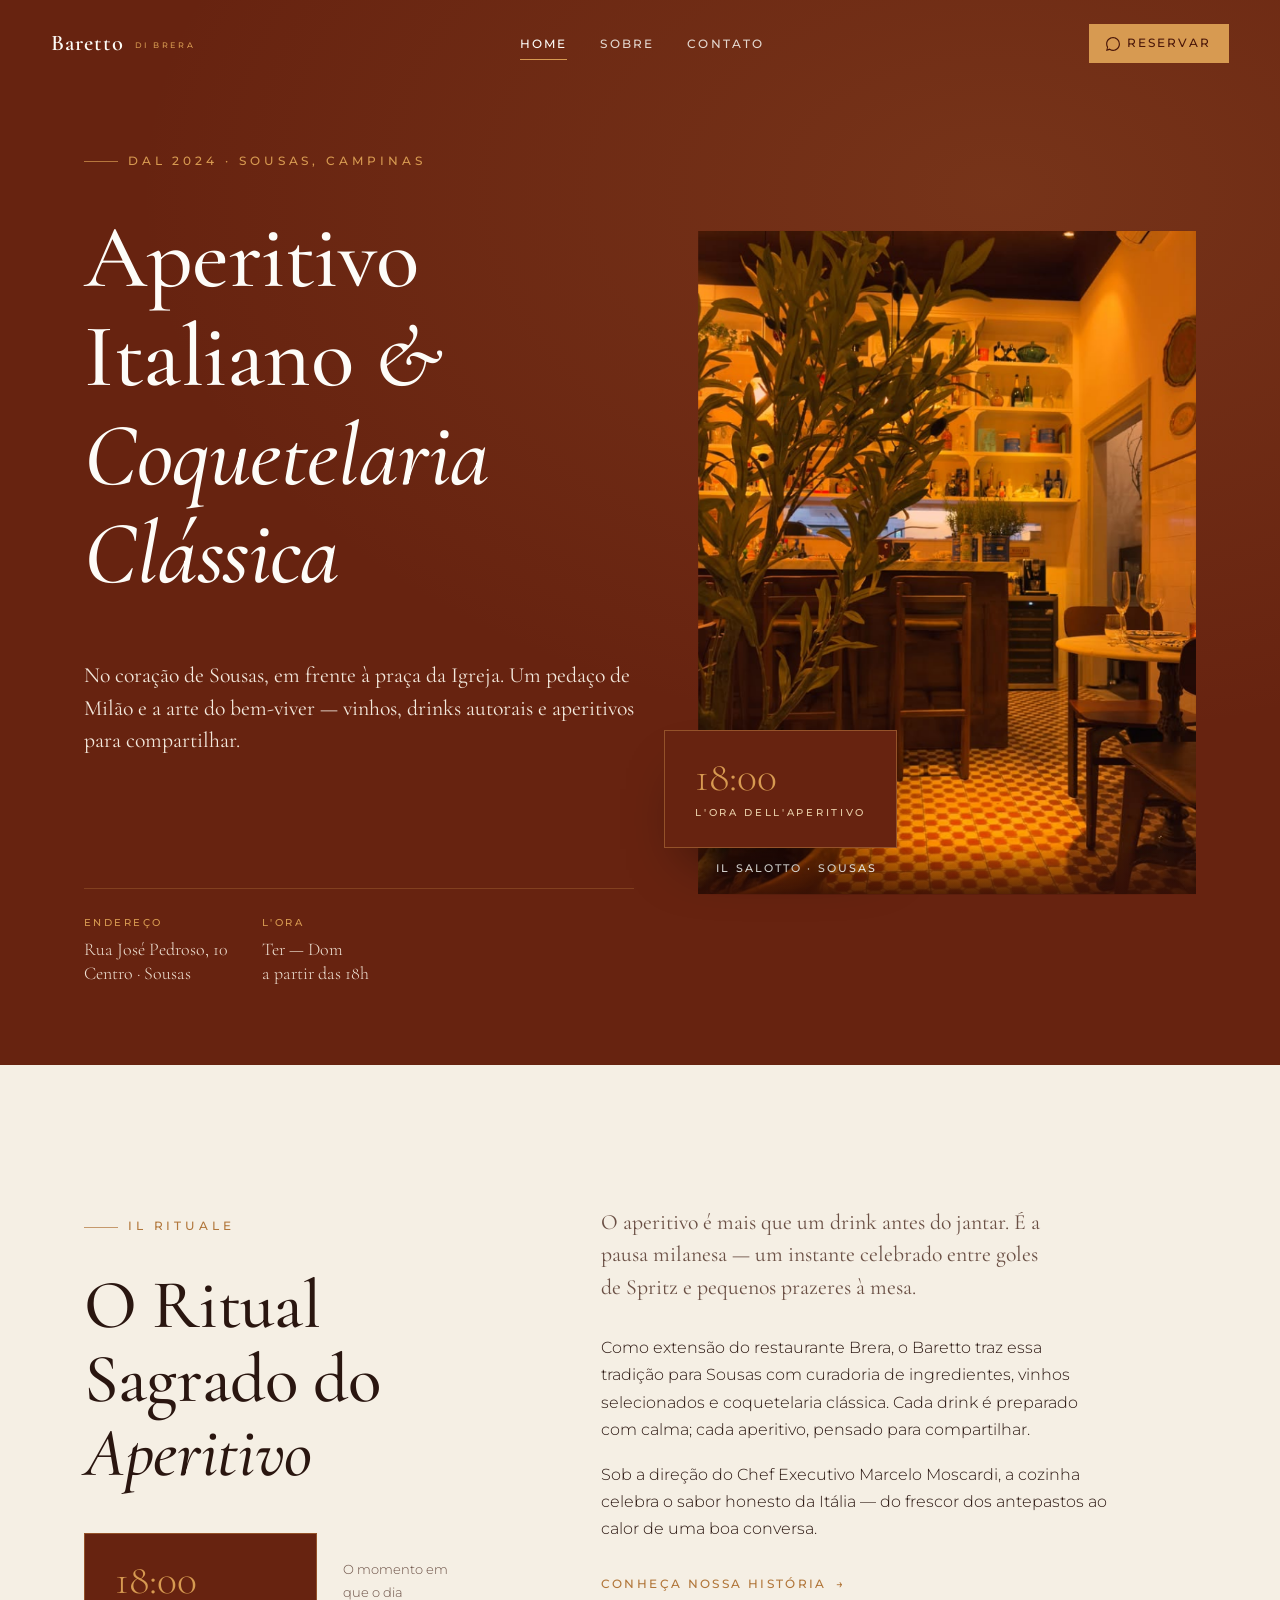
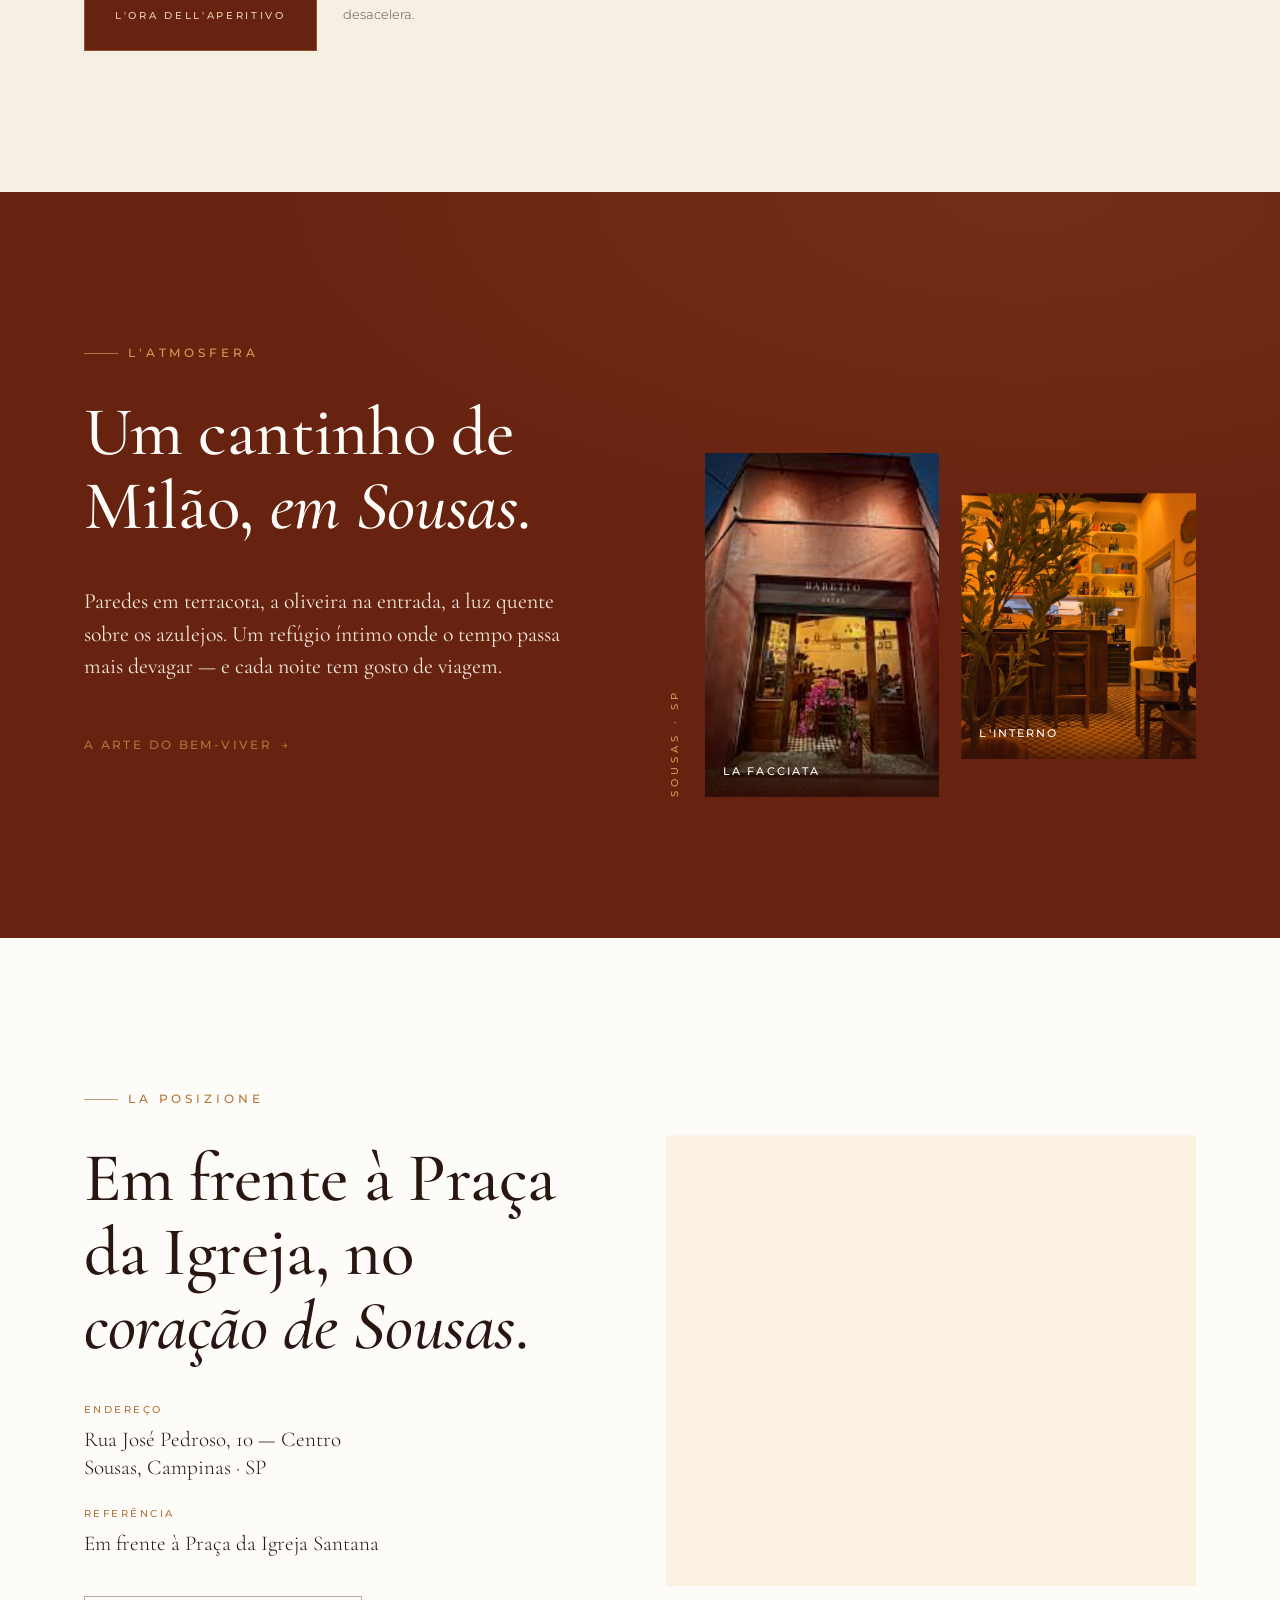
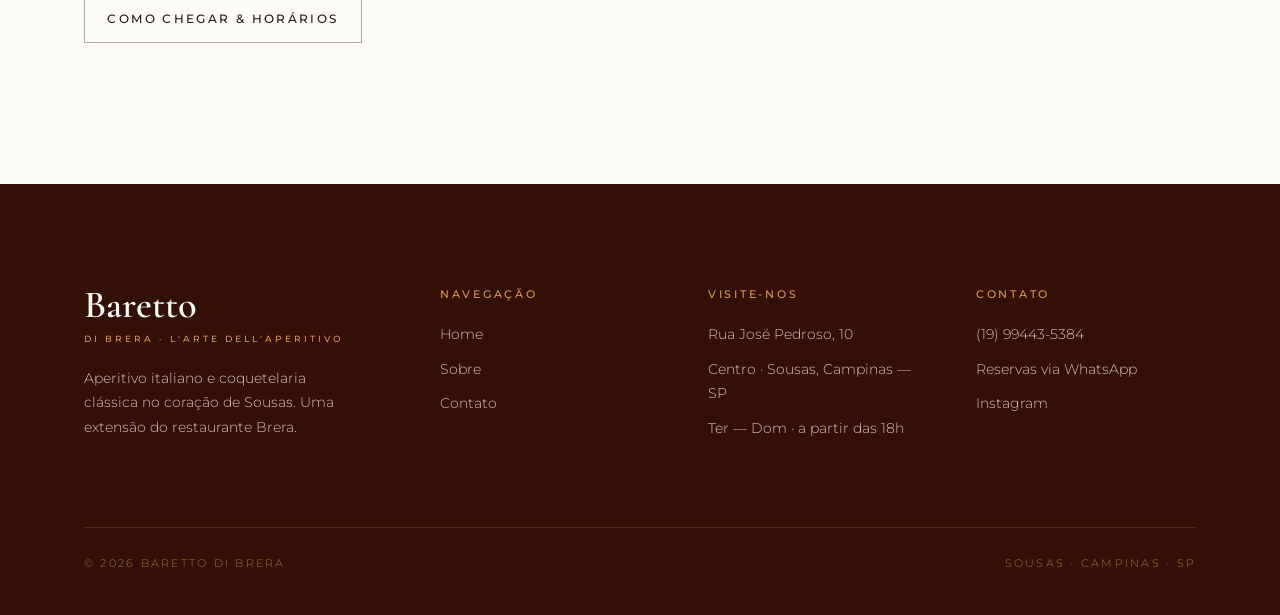
==== index.html @ 3ff71cbd "Project Created" ====
<!DOCTYPE html>
<html lang="pt-BR">

<head>
  <meta charset="UTF-8">
  <meta name="viewport" content="width=device-width, initial-scale=1.0">
  <title>Baretto di Brera — L'Aperitivo · Sousas</title>
  <link rel="stylesheet" href="assets/baretto.css?v=4">
  <style>
    /* ---- Hero ---- */
    .hero {
      position: relative;
      background: var(--bordo);
      color: var(--cream);
      min-height: 100vh;
      display: flex;
      align-items: center;
      padding: 140px 0 80px;
      overflow: hidden;
    }

    .hero::before {
      content: "";
      position: absolute;
      inset: 0;
      background: radial-gradient(130% 100% at 78% 18%, rgba(215, 154, 81, .14), transparent 52%);
      pointer-events: none;
    }

    .hero .wrap {
      position: relative;
      z-index: 2;
      display: grid;
      grid-template-columns: 1.05fr .95fr;
      gap: clamp(36px, 5vw, 80px);
      align-items: center;
    }

    .hero .lead-col {
      max-width: 560px;
    }

    .hero h1 {
      margin: .3em 0 .62em;
    }

    .hero .d-hero {
      line-height: 1.1;
    }

    .hero .cta-row {
      display: flex;
      flex-wrap: wrap;
      gap: 16px;
      margin-top: 38px;
    }

    .hero .meta {
      display: flex;
      gap: 34px;
      margin-top: 46px;
      padding-top: 26px;
      border-top: 1px solid rgba(215, 154, 81, .24);
    }

    .hero .meta div .k {
      font-family: var(--sans);
      font-weight: 500;
      font-size: .6rem;
      letter-spacing: .26em;
      text-transform: uppercase;
      color: var(--gold);
      margin-bottom: 7px;
    }

    .hero .meta div .v {
      font-family: var(--serif);
      font-size: 1.12rem;
      color: #f0e2d4;
      line-height: 1.3;
    }

    .hero .art {
      position: relative;
    }

    .hero .art .frame {
      aspect-ratio: 3/4;
      box-shadow: 0 50px 90px -40px rgba(0, 0, 0, .7);
    }

    .hero .art .tag {
      position: absolute;
      left: -34px;
      bottom: 46px;
      z-index: 3;
      box-shadow: 0 30px 60px -28px rgba(0, 0, 0, .7);
    }

    .scroll-cue {
      position: absolute;
      left: 50%;
      bottom: 30px;
      transform: translateX(-50%);
      z-index: 3;
      display: flex;
      flex-direction: column;
      align-items: center;
      gap: 10px;
      font-family: var(--sans);
      font-size: .58rem;
      letter-spacing: .3em;
      text-transform: uppercase;
      color: rgba(215, 154, 81, .8);
    }

    .scroll-cue .line {
      width: 1px;
      height: 46px;
      background: linear-gradient(var(--gold), transparent);
      animation: cue 2.4s var(--ease) infinite;
    }

    @keyframes cue {

      0%,
      100% {
        transform: scaleY(.4);
        transform-origin: top;
        opacity: .4;
      }

      50% {
        transform: scaleY(1);
        opacity: 1;
      }
    }

    /* ---- Ritual ---- */
    .ritual .grid {
      display: grid;
      grid-template-columns: .85fr 1.15fr;
      gap: clamp(40px, 6vw, 92px);
      align-items: start;
    }

    .ritual .tag-wrap {
      margin-top: 42px;
      display: flex;
      align-items: center;
      gap: 26px;
    }

    /* ---- Atmosfera ---- */
    .atmos .grid {
      display: grid;
      grid-template-columns: 1fr 1fr;
      gap: clamp(28px, 4vw, 56px);
      align-items: end;
    }

    .atmos .txt {
      max-width: 480px;
      margin-bottom: 40px;
    }

    .atmos .imgs {
      display: grid;
      grid-template-columns: 1fr 1fr;
      gap: 22px;
      align-items: end;
    }

    .atmos .imgs .frame.tall {
      aspect-ratio: 3/4.4;
    }

    .atmos .imgs .frame.short {
      aspect-ratio: 3/3.4;
      transform: translateY(-38px);
    }

    .atmos .vlabel {
      writing-mode: vertical-rl;
      transform: rotate(180deg);
      font-family: var(--sans);
      font-weight: 500;
      font-size: .64rem;
      letter-spacing: .4em;
      text-transform: uppercase;
      color: var(--gold);
    }

    /* ---- Localização ---- */
    .loca .grid {
      display: grid;
      grid-template-columns: 1fr 1.05fr;
      gap: clamp(40px, 6vw, 88px);
      align-items: center;
    }

    .loca .info {
      max-width: 480px;
    }

    .loca .addr {
      display: grid;
      gap: 24px;
      margin: 38px 0;
    }

    .loca .addr .k {
      font-family: var(--sans);
      font-weight: 500;
      font-size: .6rem;
      letter-spacing: .26em;
      text-transform: uppercase;
      color: var(--gold-deep);
      margin-bottom: 8px;
    }

    .loca .addr .v {
      font-family: var(--serif);
      font-size: 1.32rem;
      color: var(--ink);
      line-height: 1.32;
    }

    /* ---- Ajuste do Container do Mapa ---- */
    /* ---- Ajuste Atualizado para o Container do Mapa ---- */
    /* ---- Container do Mapa Ajustado ---- */
    .map {
      position: relative;
      width: 100%;
      aspect-ratio: 4/3.4;
      overflow: hidden;
      outline: 1px solid rgba(215, 154, 81, .5);
      outline-offset: 10px;
      border-radius: 2px;
      background-color: #f7f2e8;
      /* Cor idêntica ao fundo da secção para camuflar */
    }

    /* Força o iframe a esticar dinamicamente sem deixar folgas */
    .map iframe {
      position: absolute;
      top: 0;
      left: 0;
      width: 100% !important;
      height: 100% !important;
      border: 0;
      display: block;
      z-index: 1;

      /* Filtro elegante que já deu certo */
      filter: grayscale(40%) contrast(110%) sepia(30%);
      transition: filter 0.5s ease;
    }

    /* Camada visual superior para mesclar as cores */
    .map::after {
      content: "";
      position: absolute;
      inset: 0;
      background-color: #e3d3b8;
      mix-blend-mode: color;
      pointer-events: none;
      opacity: 0.5;
      /* Suavizei um pouco para destacar mais o pin castanho */
      z-index: 2;
      transition: opacity 0.5s ease;
    }

    .map:hover::after {
      opacity: 0;
    }

    .map:hover iframe {
      filter: none;
    }

    .map svg {
      width: 100%;
      height: 100%;
      display: block;
    }

    @media (max-width:1023px) {
      .hero {
        min-height: auto;
        padding: 120px 0 70px;
      }

      .hero .wrap {
        grid-template-columns: 1fr;
        gap: 48px;
      }

      .hero .art .tag {
        left: auto;
        right: 0;
      }

      .ritual .grid,
      .loca .grid {
        grid-template-columns: 1fr;
        gap: 40px;
      }

      .atmos .grid {
        grid-template-columns: 1fr;
      }

      .scroll-cue {
        display: none;
      }
    }

    @media (max-width:600px) {
      .hero .meta {
        flex-direction: column;
        gap: 22px;
      }

      .atmos .imgs .frame.short {
        transform: none;
      }
    }
  </style>
</head>

<body>

  <!-- NAV -->
  <header class="nav" data-screen-label="Home">
    <a class="brand" href="index.html">Baretto<small>di Brera</small></a>
    <nav class="links">
      <a href="index.html" class="active">Home</a>
      <a href="sobre.html">Sobre</a>
      <a href="contato.html">Contato</a>
    </nav>
    <a class="reserve"
      href="https://wa.me/5519994435384?text=Ol%C3%A1!%20Gostaria%20de%20reservar%20uma%20mesa%20no%20Baretto%20di%20Brera."
      target="_blank" rel="noopener">
      <svg viewBox="0 0 24 24" fill="currentColor">
        <path
          d="M.057 24l1.687-6.163a11.867 11.867 0 01-1.587-5.945C.16 5.335 5.495 0 12.05 0a11.817 11.817 0 018.413 3.488 11.824 11.824 0 013.48 8.414c-.003 6.557-5.338 11.892-11.893 11.892a11.9 11.9 0 01-5.688-1.448L.057 24zm6.597-3.807c1.676.995 3.276 1.591 5.392 1.592 5.448 0 9.886-4.434 9.889-9.885.002-5.462-4.415-9.89-9.881-9.892-5.452 0-9.887 4.434-9.889 9.884a9.86 9.86 0 001.51 5.26l-.999 3.648 3.477-.927z" />
      </svg>
      Reservar
    </a>
    <button class="burger" aria-label="Menu"><span></span><span></span><span></span></button>
  </header>

  <main class="page">

    <!-- HERO -->
    <section class="hero">
      <div class="container wrap">
        <div class="lead-col">
          <p class="eyebrow on-dark reveal">Dal 2024 · Sousas, Campinas</p>
          <h1 class="display d-hero on-dark reveal d1">Aperitivo Italiano <em>&amp; Coquetelaria Clássica</em></h1>
          <p class="lead reveal d2">No coração de Sousas, em frente à praça da Igreja. Um pedaço de Milão e a arte do
            bem-viver — vinhos, drinks autorais e aperitivos para compartilhar.</p>
          <div class="cta-row reveal d3">
            <a class="btn btn-gold"
              href="https://wa.me/5519994435384?text=Ol%C3%A1!%20Gostaria%20de%20reservar%20uma%20mesa%20no%20Baretto%20di%20Brera."
              target="_blank" rel="noopener">
              <svg viewBox="0 0 24 24" fill="currentColor">
                <path
                  d="M.057 24l1.687-6.163a11.867 11.867 0 01-1.587-5.945C.16 5.335 5.495 0 12.05 0a11.817 11.817 0 018.413 3.488 11.824 11.824 0 013.48 8.414c-.003 6.557-5.338 11.892-11.893 11.892a11.9 11.9 0 01-5.688-1.448L.057 24zm6.597-3.807c1.676.995 3.276 1.591 5.392 1.592 5.448 0 9.886-4.434 9.889-9.885.002-5.462-4.415-9.89-9.881-9.892-5.452 0-9.887 4.434-9.889 9.884a9.86 9.86 0 001.51 5.26l-.999 3.648 3.477-.927z" />
              </svg>
              Reservar via WhatsApp
            </a>
            <a class="btn btn-ghost on-dark" href="#ritual">L'Aperitivo</a>
          </div>
          <div class="meta reveal d4">
            <div>
              <div class="k">Endereço</div>
              <div class="v">Rua José Pedroso, 10<br>Centro · Sousas</div>
            </div>
            <div>
              <div class="k">L'Ora</div>
              <div class="v">Ter — Dom<br>a partir das 18h</div>
            </div>
          </div>
        </div>
        <div class="art reveal d2">
          <div class="frame gilt reveal-img">
            <img src="assets/img/interior.png" alt="Salão do Baretto di Brera com oliveira, bar e azulejos">
            <div class="cap">Il Salotto · Sousas</div>
          </div>
          <div class="gold-tag tag">
            <span class="big">18:00</span>
            <span class="lbl">L'ora dell'aperitivo</span>
          </div>
        </div>
      </div>
    </section>

    <!-- RITUAL -->
    <section class="section paper ritual" id="ritual">
      <div class="container grid">
        <div>
          <p class="eyebrow reveal">Il Rituale</p>
          <h2 class="display d-xl reveal d1" style="margin-top:.3em">O Ritual Sagrado do <em>Aperitivo</em></h2>
          <div class="tag-wrap reveal d2">
            <div class="gold-tag"><span class="big">18:00</span><span class="lbl">L'ora dell'aperitivo</span></div>
            <p class="muted" style="max-width:14ch; font-size:.82rem;">O momento em que o dia desacelera.</p>
          </div>
        </div>
        <div class="body reveal d1">
          <p class="lead" style="margin-bottom:1.4em">O aperitivo é mais que um drink antes do jantar. É a pausa
            milanesa — um instante celebrado entre goles de Spritz e pequenos prazeres à mesa.</p>
          <p>Como extensão do restaurante Brera, o Baretto traz essa tradição para Sousas com curadoria de ingredientes,
            vinhos selecionados e coquetelaria clássica. Cada drink é preparado com calma; cada aperitivo, pensado para
            compartilhar.</p>
          <p>Sob a direção do Chef Executivo Marcelo Moscardi, a cozinha celebra o sabor honesto da Itália — do frescor
            dos antepastos ao calor de uma boa conversa.</p>
          <a href="sobre.html" class="link-gold" style="margin-top:14px">Conheça nossa história <span
              class="arrow">→</span></a>
        </div>
      </div>
    </section>

    <!-- ATMOSFERA -->
    <section class="section bordo atmos">
      <div class="container grid">
        <div class="txt">
          <p class="eyebrow on-dark reveal">L'Atmosfera</p>
          <h2 class="display d-xl on-dark reveal d1" style="margin:.3em 0 .6em">Um cantinho de Milão, <em>em
              Sousas</em>.</h2>
          <p class="lead reveal d2">Paredes em terracota, a oliveira na entrada, a luz quente sobre os azulejos. Um
            refúgio íntimo onde o tempo passa mais devagar — e cada noite tem gosto de viagem.</p>
          <a href="sobre.html" class="link-gold reveal d3" style="margin-top:30px; display:inline-flex;">A arte do
            bem-viver <span class="arrow">→</span></a>
        </div>
        <div style="display:flex; gap:22px; align-items:flex-end;">
          <div class="vlabel reveal">Sousas · SP</div>
          <div class="imgs" style="flex:1;">
            <div class="frame tall gilt reveal-img">
              <img src="assets/img/fachada.png" alt="Fachada terracota do Baretto di Brera à noite">
              <div class="cap">La Facciata</div>
            </div>
            <div class="frame short gilt reveal-img d2">
              <img src="assets/img/interior.png" alt="Interior aconchegante do Baretto di Brera">
              <div class="cap">L'Interno</div>
            </div>
          </div>
        </div>
      </div>
    </section>

    <!-- LOCALIZAÇÃO -->
    <section class="section loca">
      <div class="container grid">
        <div class="info">
          <p class="eyebrow reveal">La Posizione</p>
          <h2 class="display d-xl reveal d1" style="margin:.3em 0">Em frente à Praça da Igreja, no <em>coração de
              Sousas</em>.</h2>
          <div class="addr reveal d2">
            <div>
              <div class="k">Endereço</div>
              <div class="v">Rua José Pedroso, 10 — Centro<br>Sousas, Campinas · SP</div>
            </div>
            <div>
              <div class="k">Referência</div>
              <div class="v">Em frente à Praça da Igreja Santana</div>
            </div>
          </div>
          <a class="btn btn-ghost reveal d3" href="contato.html">Como chegar &amp; horários</a>
        </div>
        <div class="map reveal-img d1">
          <iframe
            src="https://www.google.com/maps/embed?pb=!1m18!1m12!1m3!1d3676.026725350419!2d-46.9743952!3d-22.8754593!2m3!1f0!2f0!3f0!3m2!1i1024!2i768!4f13.1!3m3!1m2!1s0x94c8cd45e691238d%3A0xc4eb78bc6e8b4cb4!2sR.%20Jos%C3%A9%20Pedroso%2C%2010%20-%20Sousas%2C%20Campinas%20-%20SP%2C%2013106-004!5e0!3m2!1spt-BR!2sbr!4v1717960000000!5m2!1spt-BR!2sbr"
            style="border:0;" allowfullscreen="" loading="lazy" referrerpolicy="no-referrer-when-downgrade">
          </iframe>
        </div>
      </div>
    </section>

  </main>

  <!-- RODAPÉ -->
  <footer class="footer">
    <div class="container">
      <div class="grid">
        <div>
          <div class="fwordmark">Baretto<small>di Brera · L'arte dell'aperitivo</small></div>
          <p style="margin-top:22px; max-width:30ch;">Aperitivo italiano e coquetelaria clássica no coração de Sousas.
            Uma extensão do restaurante Brera.</p>
        </div>
        <div>
          <h5>Navegação</h5>
          <a href="index.html">Home</a>
          <a href="sobre.html">Sobre</a>
          <a href="contato.html">Contato</a>
        </div>
        <div>
          <h5>Visite-nos</h5>
          <p>Rua José Pedroso, 10</p>
          <p>Centro · Sousas, Campinas — SP</p>
          <p>Ter — Dom · a partir das 18h</p>
        </div>
        <div>
          <h5>Contato</h5>
          <a href="https://wa.me/5519994435384" target="_blank" rel="noopener">(19) 99443-5384</a>
          <a href="https://wa.me/5519994435384?text=Ol%C3%A1!%20Gostaria%20de%20reservar%20uma%20mesa%20no%20Baretto%20di%20Brera."
            target="_blank" rel="noopener">Reservas via WhatsApp</a>
          <a href="#">Instagram</a>
        </div>
      </div>
      <div class="base">
        <span>© <span data-year>2026</span> Baretto di Brera</span>
        <span>Sousas · Campinas · SP</span>
      </div>
    </div>
  </footer>

  <script src="assets/baretto.js?v=3"></script>
</body>

</html>
---- assets/baretto.css ----
/* ============================================================
   BARETTO DI BRERA — Sistema visual
   Paleta extraída da logo · bordô #672310 + dourado #D79A51
   ============================================================ */

@import url('https://fonts.googleapis.com/css2?family=Cormorant+Garamond:ital,wght@0,400;0,500;0,600;0,700;1,400;1,500;1,600&family=Montserrat:wght@300;400;500;600&display=swap');

:root {
  /* Cores da marca */
  --bordo: #672310;
  /* exato da logo */
  --bordo-deep: #4a1709;
  --bordo-night: #340f06;
  --bordo-soft: #7c3018;
  --terracotta: #9a4626;

  --gold: #d79a51;
  --gold-bright: #e6bd7d;
  --gold-deep: #b1763a;

  --cream: #fdfcf8;
  --paper: #f5efe4;
  /* off-white quente */
  --paper-2: #efe6d6;
  --ink: #2a1610;
  /* quase-preto quente p/ texto */
  --ink-soft: #6a4f44;

  /* Tipografia */
  --serif: 'Cormorant Garamond', Georgia, 'Times New Roman', serif;
  --sans: 'Montserrat', system-ui, sans-serif;

  --rail: 0px;
  /* trilho lateral fixo */
  --ease: cubic-bezier(.22, .61, .21, 1);
  --maxw: 1240px;
}

* {
  box-sizing: border-box;
}

html {
  scroll-behavior: smooth;
  -webkit-font-smoothing: antialiased;
  text-rendering: optimizeLegibility;
}

body {
  margin: 0;
  font-family: var(--sans);
  color: var(--ink);
  background: var(--cream);
  font-weight: 300;
  line-height: 1.7;
  overflow-x: hidden;
}

img {
  display: block;
  max-width: 100%;
}

a {
  color: inherit;
  text-decoration: none;
}

::selection {
  background: var(--gold);
  color: var(--bordo-deep);
}

/* ---------- Tipografia utilitária ---------- */
.eyebrow {
  font-family: var(--sans);
  font-weight: 500;
  font-size: .72rem;
  letter-spacing: .34em;
  text-transform: uppercase;
  color: var(--gold-deep);
  display: inline-flex;
  align-items: center;
  gap: .85em;
}

.eyebrow::before {
  content: "";
  width: 34px;
  height: 1px;
  background: currentColor;
  opacity: .7;
}

.eyebrow.no-rule::before {
  display: none;
}

.on-dark .eyebrow,
.eyebrow.on-dark {
  color: var(--gold);
}

.display {
  font-family: var(--serif);
  font-weight: 500;
  line-height: 1.07;
  letter-spacing: -.005em;
  margin: 0;
  color: var(--ink);
}

.display em {
  font-style: italic;
  font-weight: 500;
}

.on-dark .display,
.display.on-dark {
  color: var(--cream);
}

.display .gold {
  color: var(--gold);
}

.d-hero {
  font-size: clamp(3.2rem, 7vw, 6.4rem);
}

.d-xl {
  font-size: clamp(2.7rem, 5.4vw, 4.9rem);
}

.d-lg {
  font-size: clamp(2.2rem, 4vw, 3.4rem);
}

.d-md {
  font-size: clamp(1.7rem, 2.6vw, 2.3rem);
}

.lead {
  font-family: var(--serif);
  font-size: clamp(1.25rem, 1.7vw, 1.55rem);
  line-height: 1.5;
  font-weight: 400;
  color: var(--ink-soft);
}

/* leituras claras em qualquer fundo bordô */
.on-dark .lead,
.hero .lead,
.s-hero .lead,
.c-hero .lead,
.section.bordo .lead,
.section.bordo-deep .lead,
.reserva .lead,
.quote .lead {
  color: #f3e8dc;
}

.body p {
  margin: 0 0 1.1em;
  max-width: 46ch;
}

.body p:last-child {
  margin-bottom: 0;
}

.muted {
  color: var(--ink-soft);
}

.on-dark .muted,
.hero .muted,
.s-hero .muted,
.c-hero .muted,
.section.bordo .muted,
.section.bordo-deep .muted,
.reserva .muted,
.quote .muted {
  color: #dcc8b6;
}

/* ---------- Botões ---------- */
.btn {
  font-family: var(--sans);
  font-weight: 500;
  font-size: .74rem;
  letter-spacing: .2em;
  text-transform: uppercase;
  display: inline-flex;
  align-items: center;
  gap: .7em;
  padding: 1.05em 1.9em;
  border: 1px solid transparent;
  cursor: pointer;
  transition: all .5s var(--ease);
  position: relative;
}

.btn svg {
  width: 15px;
  height: 15px;
}

.btn-gold {
  background: var(--gold);
  color: var(--bordo-deep);
  box-shadow: 0 14px 34px -16px rgba(103, 35, 16, .6);
}

.btn-gold:hover {
  background: var(--gold-bright);
  transform: translateY(-2px);
  box-shadow: 0 20px 40px -16px rgba(103, 35, 16, .7);
}

.btn-ghost {
  background: transparent;
  color: var(--ink);
  border-color: rgba(42, 22, 16, .35);
}

.btn-ghost:hover {
  border-color: var(--bordo);
  color: var(--bordo);
}

.on-dark .btn-ghost,
.btn-ghost.on-dark {
  color: var(--cream);
  border-color: rgba(253, 252, 248, .4);
}

.on-dark .btn-ghost:hover,
.btn-ghost.on-dark:hover {
  border-color: var(--gold);
  color: var(--gold);
}

.link-gold {
  font-family: var(--sans);
  font-weight: 500;
  font-size: .74rem;
  letter-spacing: .2em;
  text-transform: uppercase;
  color: var(--gold-deep);
  display: inline-flex;
  align-items: center;
  gap: .8em;
}

.link-gold .arrow {
  transition: transform .5s var(--ease);
  display: inline-block;
}

.link-gold:hover .arrow {
  transform: translateX(6px);
}

.on-dark .link-gold {
  color: var(--gold);
}

/* ============================================================
   TRILHO LATERAL FIXO
   ============================================================ */
.rail {
  position: fixed;
  left: 0;
  top: 0;
  bottom: 0;
  width: var(--rail);
  background: var(--bordo);
  border-right: 1px solid rgba(215, 154, 81, .16);
  box-shadow: inset -1px 0 0 rgba(52, 15, 6, .4);
  z-index: 60;
  display: flex;
  flex-direction: column;
  align-items: center;
  justify-content: space-between;
  padding: 26px 0 30px;
}

.rail .monogram {
  font-family: var(--serif);
  font-weight: 600;
  font-size: 1.6rem;
  color: var(--gold);
  line-height: 1;
  letter-spacing: .02em;
  display: flex;
  flex-direction: column;
  align-items: center;
  gap: 18px;
  transition: color .4s var(--ease);
}

.rail a.monogram:hover {
  color: var(--gold-bright);
}

.rail .monogram::after {
  content: "";
  width: 1px;
  height: 54px;
  background: linear-gradient(var(--gold), rgba(215, 154, 81, 0));
}

.rail .vwordmark {
  writing-mode: vertical-rl;
  text-orientation: mixed;
  transform: rotate(180deg);
  font-family: var(--sans);
  font-weight: 500;
  font-size: .62rem;
  letter-spacing: .52em;
  text-transform: uppercase;
  color: var(--gold);
}

.rail .vfoot {
  writing-mode: vertical-rl;
  transform: rotate(180deg);
  font-family: var(--sans);
  font-weight: 500;
  font-size: .58rem;
  letter-spacing: .34em;
  text-transform: uppercase;
  color: rgba(232, 199, 154, .55);
  display: flex;
  flex-direction: column;
  align-items: center;
  gap: 18px;
  transition: color .4s var(--ease);
}

.rail a.vfoot:hover {
  color: var(--gold);
}

.rail .vfoot::before {
  content: "";
  width: 1px;
  height: 54px;
  background: linear-gradient(rgba(215, 154, 81, 0), rgba(215, 154, 81, .5));
}

/* ============================================================
   NAVEGAÇÃO SUPERIOR
   ============================================================ */
.nav {
  position: fixed;
  top: 0;
  left: var(--rail);
  /* Substitua "right: 0" por width calculado para evitar sobreposição */
  width: calc(100% - var(--rail)); 
  z-index: 55;
  display: flex;
  align-items: center;
  justify-content: space-between;
  padding: 24px clamp(24px, 4vw, 58px);
  transition: background .6s var(--ease), padding .6s var(--ease), box-shadow .6s var(--ease);
}

.nav .brand {
  font-family: var(--serif);
  font-weight: 600;
  color: var(--cream);
  font-size: 1.4rem;
  letter-spacing: .04em;
  line-height: 1;
  display: flex;
  align-items: baseline;
  gap: .5em;
  transition: color .5s var(--ease);
}

.nav .brand small {
  font-family: var(--sans);
  font-weight: 500;
  font-size: .5rem;
  letter-spacing: .32em;
  text-transform: uppercase;
  color: var(--gold);
  transform: translateY(-2px);
}

.nav .links {
  display: flex;
  align-items: center;
  gap: clamp(20px, 2.6vw, 42px);
}

.nav .links a {
  font-family: var(--sans);
  font-weight: 500;
  font-size: .74rem;
  letter-spacing: .18em;
  text-transform: uppercase;
  color: rgba(253, 252, 248, .82);
  position: relative;
  padding: 6px 0;
  transition: color .4s var(--ease);
}

.nav .links a::after {
  content: "";
  position: absolute;
  left: 0;
  bottom: 0;
  height: 1px;
  width: 0;
  background: var(--gold);
  transition: width .45s var(--ease);
}

.nav .links a:hover,
.nav .links a.active {
  color: var(--cream);
}

.nav .links a.active::after,
.nav .links a:hover::after {
  width: 100%;
}

.nav .reserve {
  font-family: var(--sans);
  font-weight: 500;
  font-size: .72rem;
  letter-spacing: .18em;
  text-transform: uppercase;
  color: var(--bordo-deep);
  background: var(--gold);
  padding: .85em 1.5em;
  display: inline-flex;
  align-items: center;
  gap: .6em;
  transition: all .5s var(--ease);
}

.nav .reserve:hover {
  background: var(--gold-bright);
  transform: translateY(-2px);
}

.nav .reserve svg {
  width: 14px;
  height: 14px;
}

/* estado "scrolled" — fundo creme */
.nav.solid {
  background: var(--cream);
  box-shadow: 0 1px 0 rgba(42, 22, 16, .08), 0 18px 40px -34px rgba(42, 22, 16, .5);
  padding-top: 16px;
  padding-bottom: 16px;
}

.nav.solid .brand {
  color: var(--bordo);
}

.nav.solid .links a {
  color: rgba(42, 22, 16, .7);
}

.nav.solid .links a:hover,
.nav.solid .links a.active {
  color: var(--bordo);
}

/* hambúrguer (mobile) */
.nav .burger {
  display: none;
  flex-direction: column;
  gap: 5px;
  background: none;
  border: 0;
  cursor: pointer;
  padding: 6px;
}

.nav .burger span {
  width: 24px;
  height: 1.5px;
  background: var(--cream);
  transition: .4s var(--ease);
}

.nav.solid .burger span {
  background: var(--bordo);
}

/* ============================================================
   LAYOUT
   ============================================================ */
.page {
  margin-left: var(--rail);
}

.container {
  max-width: var(--maxw);
  margin: 0 auto;
  padding: 0 clamp(24px, 5vw, 72px);
}

.section {
  padding: clamp(80px, 11vw, 150px) 0;
  position: relative;
}

.section.bordo {
  background: var(--bordo);
  color: var(--cream);
}

.section.bordo-deep {
  background: var(--bordo-deep);
  color: var(--cream);
}

.section.paper {
  background: var(--paper);
}

.bordo .muted,
.bordo-deep .muted {
  color: #cdb6a6;
}

.rule {
  height: 1px;
  background: rgba(42, 22, 16, .14);
  border: 0;
  margin: 0;
}

.bordo .rule,
.bordo-deep .rule {
  background: rgba(215, 154, 81, .22);
}

/* moldura de imagem dourada */
.frame {
  position: relative;
}

.frame img {
  width: 100%;
  height: 100%;
  object-fit: cover;
}

.frame.gilt {
  outline: 1px solid rgba(215, 154, 81, .55);
  outline-offset: 10px;
}

.frame .cap {
  position: absolute;
  bottom: 0;
  left: 0;
  right: 0;
  padding: 16px 18px;
  font-family: var(--sans);
  font-weight: 500;
  font-size: .66rem;
  letter-spacing: .2em;
  text-transform: uppercase;
  color: var(--cream);
  background: linear-gradient(to top, rgba(52, 15, 6, .82), transparent);
}

/* tag dourada (ex.: 18:00 L'ORA DELL'APERITIVO) */
.gold-tag {
  background: var(--bordo);
  color: var(--cream);
  padding: 26px 30px;
  display: inline-flex;
  flex-direction: column;
  gap: 6px;
  border: 1px solid rgba(215, 154, 81, .4);
}

.gold-tag .big {
  font-family: var(--serif);
  font-size: 2.6rem;
  line-height: 1;
  color: var(--gold);
}

.gold-tag .lbl {
  font-family: var(--sans);
  font-weight: 500;
  font-size: .6rem;
  letter-spacing: .28em;
  text-transform: uppercase;
  color: #e9cfa9;
}

/* vinheta sutil em seções bordô */
.section.bordo::before,
.section.bordo-deep::before {
  content: "";
  position: absolute;
  inset: 0;
  pointer-events: none;
  background: radial-gradient(120% 90% at 80% 0%, rgba(215, 154, 81, .10), transparent 55%);
}

.section.bordo>*,
.section.bordo-deep>* {
  position: relative;
  z-index: 1;
}

/* ============================================================
   REVEAL no scroll
   ============================================================ */
.reveal {
  opacity: 0;
  transform: translateY(22px);
  transition: opacity 1.1s var(--ease), transform 1.1s var(--ease);
}

.reveal.in {
  opacity: 1;
  transform: none;
}

.reveal.d1 {
  transition-delay: .12s;
}

.reveal.d2 {
  transition-delay: .24s;
}

.reveal.d3 {
  transition-delay: .36s;
}

.reveal.d4 {
  transition-delay: .48s;
}

.reveal-img {
  clip-path: inset(0 0 100% 0);
  transition: clip-path 1.3s var(--ease);
}

.reveal-img.in {
  clip-path: inset(0 0 0 0);
}

@media (prefers-reduced-motion:reduce) {

  .reveal,
  .reveal-img {
    opacity: 1;
    transform: none;
    clip-path: none;
    transition: none;
  }
}

/* modo de verificação estática (?noanim) */
.noanim .reveal,
.noanim .reveal-img {
  opacity: 1 !important;
  transform: none !important;
  clip-path: none !important;
  transition: none !important;
}

/* ============================================================
   RODAPÉ
   ============================================================ */
.footer {
  background: var(--bordo-night);
  color: #e9d8c8;
  padding: clamp(64px, 8vw, 104px) 0 42px;
}

.footer .grid {
  display: grid;
  grid-template-columns: 1.4fr 1fr 1fr 1fr;
  gap: 48px;
}

.footer .fwordmark {
  font-family: var(--serif);
  font-weight: 600;
  font-size: 2.4rem;
  color: var(--cream);
  line-height: 1;
}

.footer .fwordmark small {
  display: block;
  font-family: var(--sans);
  font-weight: 500;
  font-size: .56rem;
  letter-spacing: .34em;
  text-transform: uppercase;
  color: var(--gold);
  margin-top: 10px;
}

.footer h5 {
  font-family: var(--sans);
  font-weight: 500;
  font-size: .66rem;
  letter-spacing: .26em;
  text-transform: uppercase;
  color: var(--gold);
  margin: 0 0 18px;
}

.footer a,
.footer p {
  font-size: .9rem;
  color: #d7c2b2;
  margin: 0 0 10px;
  transition: color .4s var(--ease);
  display: block;
}

.footer a:hover {
  color: var(--gold);
}

.footer .base {
  display: flex;
  justify-content: space-between;
  align-items: center;
  margin-top: clamp(48px, 6vw, 80px);
  padding-top: 26px;
  border-top: 1px solid rgba(215, 154, 81, .2);
}

.footer .base span {
  font-size: .7rem;
  letter-spacing: .2em;
  text-transform: uppercase;
  color: rgba(215, 154, 81, .7);
}

/* placeholder elegante p/ imagens faltantes */
.ph {
  position: relative;
  overflow: hidden;
  background:
    repeating-linear-gradient(45deg, var(--paper-2) 0 13px, var(--paper) 13px 26px);
}

.ph::after {
  content: attr(data-ph);
  position: absolute;
  left: 50%;
  top: 50%;
  transform: translate(-50%, -50%);
  font-family: ui-monospace, 'SF Mono', Menlo, monospace;
  font-size: .62rem;
  letter-spacing: .14em;
  text-transform: uppercase;
  color: var(--ink-soft);
  background: var(--cream);
  padding: 9px 14px;
  border: 1px solid rgba(42, 22, 16, .12);
  white-space: nowrap;
}

.ph.dark {
  background: repeating-linear-gradient(45deg, var(--bordo-deep) 0 13px, var(--bordo) 13px 26px);
}

.ph.dark::after {
  color: #e9cfa9;
  background: var(--bordo-night);
  border-color: rgba(215, 154, 81, .25);
}

/* ============================================================
   RESPONSIVO
   ============================================================ */
@media (max-width:1023px) {
  :root {
    --rail: 0px;
  }

  .rail {
    display: none;
  }

  .nav {
    left: 0;
  }

  .nav .links,
  .nav .reserve {
    display: none;
  }

  .nav .burger {
    display: flex;
  }

  .nav.open {
    background: var(--bordo);
  }

  .nav.open .burger span {
    background: var(--cream);
  }

  .nav.open .links {
    display: flex;
    position: fixed;
    inset: 64px 0 auto 0;
    flex-direction: column;
    align-items: flex-start;
    gap: 0;
    background: var(--bordo);
    padding: 18px clamp(24px, 5vw, 58px) 30px;
  }

  .nav.open .links a {
    color: var(--cream);
    padding: 16px 0;
    width: 100%;
    border-bottom: 1px solid rgba(215, 154, 81, .15);
    font-size: .9rem;
  }

  .nav.open .reserve {
    display: inline-flex;
    margin: 18px clamp(24px, 5vw, 58px);
    position: fixed;
    top: auto;
  }

  .footer .grid {
    grid-template-columns: 1fr 1fr;
    gap: 36px;
  }
}

@media (max-width:600px) {
  .footer .grid {
    grid-template-columns: 1fr;
  }

  .footer .base {
    flex-direction: column;
    gap: 14px;
    align-items: flex-start;
  }
}
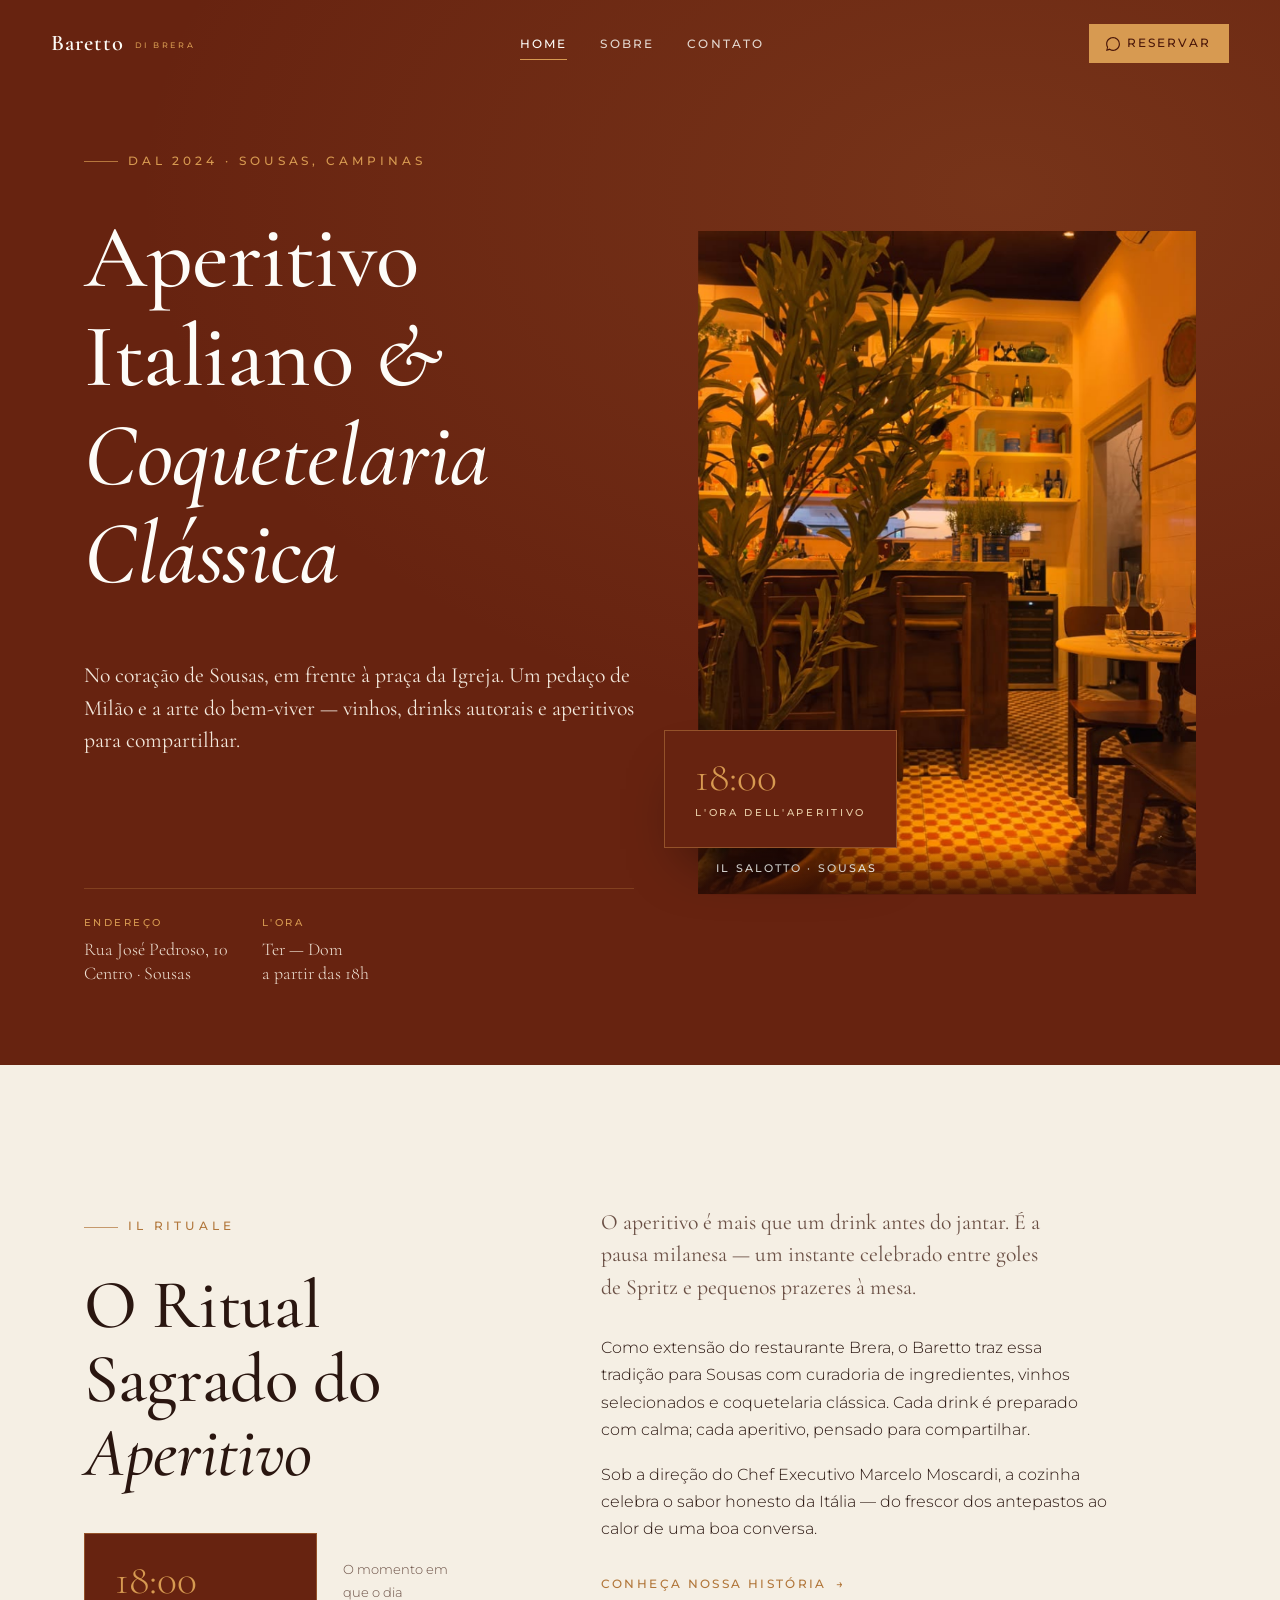
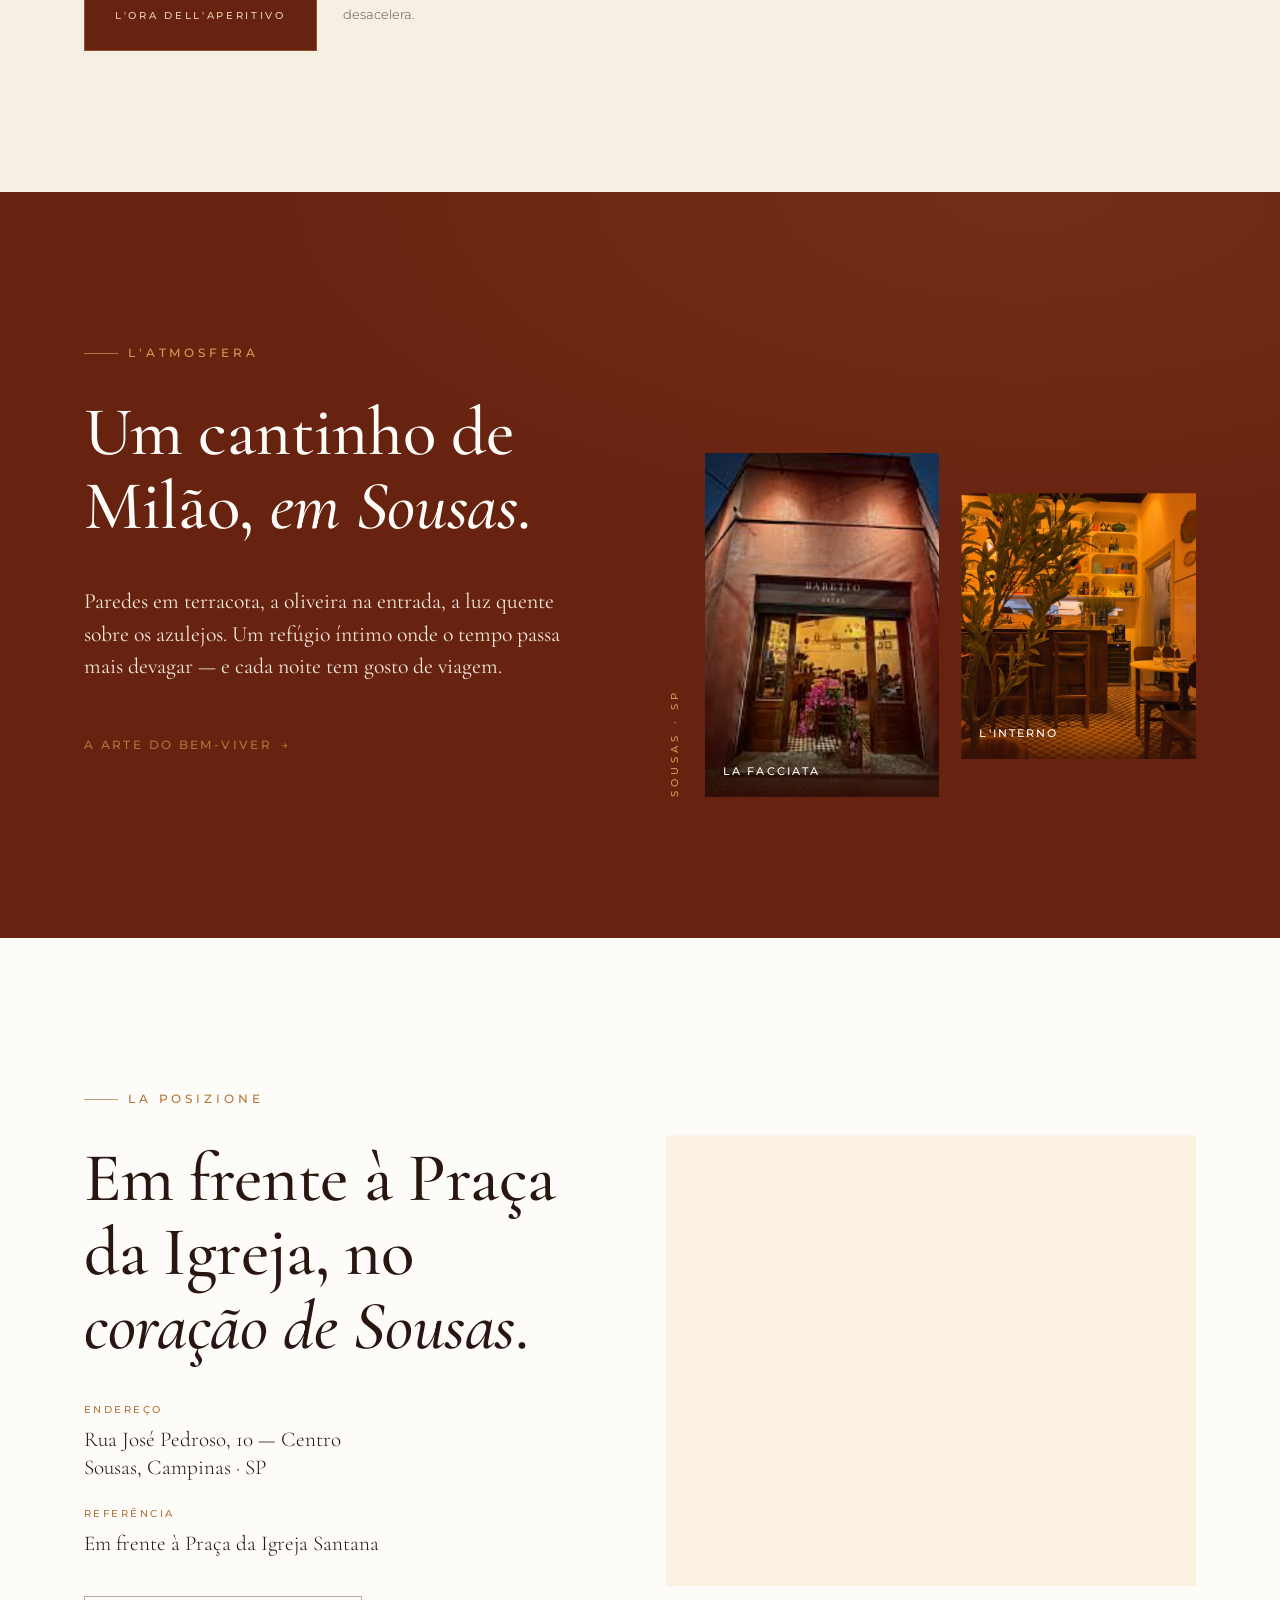
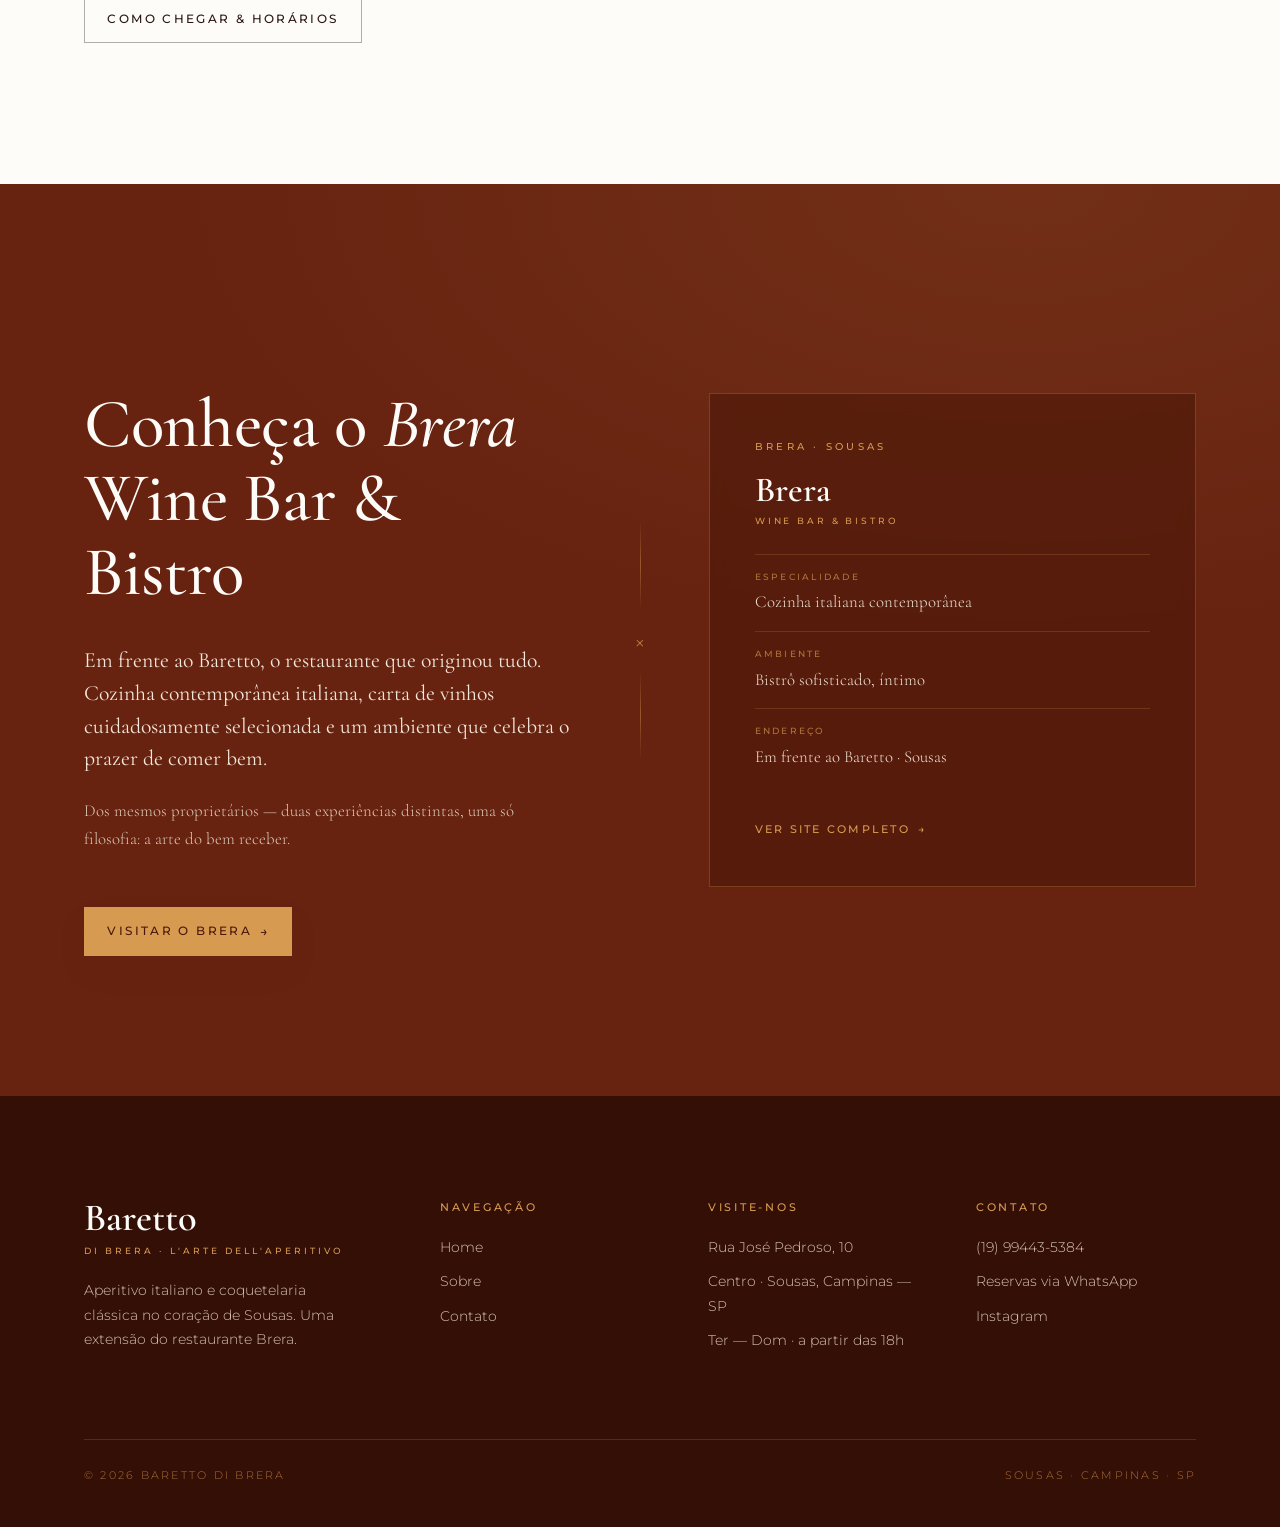
==== commit 099f97e5: "Add Brera Section" ====
--- a/index.html
+++ b/index.html
@@ -478,6 +478,232 @@
       </div>
     </section>
 
+    <!-- ============================================================
+     BARETTO DI BRERA — Seção "Restaurante Irmão"
+     Cole antes do </main> ou antes do <footer>, no index.html
+     ============================================================ -->
+
+<section class="section bordo irmao" id="brera">
+  <div class="container">
+
+    <div class="irmao-inner">
+
+      <!-- Coluna de texto -->
+      <div class="irmao-txt">
+        <p class="eyebrow on-dark reveal">Do Outro Lado da Rua</p>
+        <h2 class="display d-xl on-dark reveal d1" style="margin:.3em 0 .5em">
+          Conheça o <em>Brera</em><br>Wine Bar &amp; Bistro
+        </h2>
+        <p class="lead reveal d2">
+          Em frente ao Baretto, o restaurante que originou tudo. Cozinha contemporânea italiana,
+          carta de vinhos cuidadosamente selecionada e um ambiente que celebra o prazer de comer bem.
+        </p>
+        <p class="reveal d3" style="color:#dcc8b6; margin-top:1em; font-family:var(--serif); font-size:1.05rem;">
+          Dos mesmos proprietários — duas experiências distintas, uma só filosofia: a arte do bem receber.
+        </p>
+        <a
+          class="btn btn-gold reveal d4"
+          href="https://brera-sousas.vercel.app"
+          target="_blank"
+          rel="noopener"
+          style="margin-top:36px"
+        >
+          Visitar o Brera
+          <span style="font-size:1.1em; letter-spacing:0">→</span>
+        </a>
+      </div>
+
+      <!-- Divisor vertical -->
+      <div class="irmao-div reveal d2" aria-hidden="true">
+        <span class="irmao-div-line"></span>
+        <span class="irmao-div-label">×</span>
+        <span class="irmao-div-line"></span>
+      </div>
+
+      <!-- Coluna direita: card do Brera -->
+      <div class="irmao-card reveal-img d1">
+        <div class="irmao-card-inner">
+          <div class="irmao-card-eyebrow">Brera · Sousas</div>
+          <div class="irmao-card-name">Brera<small>Wine Bar &amp; Bistro</small></div>
+          <ul class="irmao-card-facts">
+            <li>
+              <span class="k">Especialidade</span>
+              <span class="v">Cozinha italiana contemporânea</span>
+            </li>
+            <li>
+              <span class="k">Ambiente</span>
+              <span class="v">Bistrô sofisticado, íntimo</span>
+            </li>
+            <li>
+              <span class="k">Endereço</span>
+              <span class="v">Em frente ao Baretto · Sousas</span>
+            </li>
+          </ul>
+          <a
+            class="irmao-card-link"
+            href="https://brera-sousas.vercel.app"
+            target="_blank"
+            rel="noopener"
+          >
+            Ver site completo <span class="arrow">→</span>
+          </a>
+        </div>
+      </div>
+
+    </div>
+  </div>
+</section>
+
+<style>
+  /* ---- Seção Irmão — Baretto (fundo bordô já herdado) ---- */
+  .irmao-inner {
+    display: grid;
+    grid-template-columns: 1fr auto 1fr;
+    gap: clamp(32px, 5vw, 72px);
+    align-items: center;
+  }
+
+  /* Divisor central */
+  .irmao-div {
+    display: flex;
+    flex-direction: column;
+    align-items: center;
+    gap: 18px;
+    color: rgba(215,154,81,.45);
+  }
+
+  .irmao-div-line {
+    width: 1px;
+    height: clamp(48px, 7vw, 88px);
+    background: linear-gradient(to bottom, transparent, rgba(215,154,81,.45), transparent);
+  }
+
+  .irmao-div-label {
+    font-family: var(--serif);
+    font-size: 1.6rem;
+    color: var(--gold);
+    opacity: .7;
+    line-height: 1;
+  }
+
+  /* Card do Brera */
+  .irmao-card {
+    border: 1px solid rgba(215,154,81,.28);
+    background: rgba(74, 23, 9, .55);
+    backdrop-filter: blur(8px);
+  }
+
+  .irmao-card-inner {
+    padding: clamp(28px, 3.5vw, 46px);
+  }
+
+  .irmao-card-eyebrow {
+    font-family: var(--sans);
+    font-weight: 500;
+    font-size: .6rem;
+    letter-spacing: .34em;
+    text-transform: uppercase;
+    color: var(--gold);
+    margin-bottom: 16px;
+  }
+
+  .irmao-card-name {
+    font-family: var(--serif);
+    font-weight: 600;
+    font-size: 2.2rem;
+    color: var(--cream);
+    line-height: 1;
+    margin-bottom: 28px;
+  }
+
+  .irmao-card-name small {
+    display: block;
+    font-family: var(--sans);
+    font-weight: 500;
+    font-size: .56rem;
+    letter-spacing: .32em;
+    text-transform: uppercase;
+    color: var(--gold);
+    margin-top: 10px;
+  }
+
+  .irmao-card-facts {
+    list-style: none;
+    margin: 0 0 28px;
+    padding: 0;
+    display: flex;
+    flex-direction: column;
+    gap: 0;
+  }
+
+  .irmao-card-facts li {
+    display: flex;
+    flex-direction: column;
+    padding: 14px 0;
+    border-top: 1px solid rgba(215,154,81,.2);
+    gap: 4px;
+  }
+
+  .irmao-card-facts .k {
+    font-family: var(--sans);
+    font-weight: 500;
+    font-size: .58rem;
+    letter-spacing: .24em;
+    text-transform: uppercase;
+    color: rgba(215,154,81,.7);
+  }
+
+  .irmao-card-facts .v {
+    font-family: var(--serif);
+    font-size: 1.05rem;
+    color: #f0e2d4;
+  }
+
+  .irmao-card-link {
+    font-family: var(--sans);
+    font-weight: 500;
+    font-size: .7rem;
+    letter-spacing: .2em;
+    text-transform: uppercase;
+    color: var(--gold);
+    display: inline-flex;
+    align-items: center;
+    gap: .7em;
+    margin-top: 4px;
+    transition: gap .4s var(--ease);
+  }
+
+  .irmao-card-link:hover {
+    gap: 1.1em;
+  }
+
+  .irmao-card-link .arrow {
+    transition: transform .4s var(--ease);
+  }
+
+  .irmao-card-link:hover .arrow {
+    transform: translateX(5px);
+  }
+
+  /* Responsive */
+  @media (max-width: 1023px) {
+    .irmao-inner {
+      grid-template-columns: 1fr;
+    }
+
+    .irmao-div {
+      flex-direction: row;
+      width: 100%;
+    }
+
+    .irmao-div-line {
+      width: clamp(40px, 15vw, 100px);
+      height: 1px;
+      background: linear-gradient(to right, transparent, rgba(215,154,81,.45), transparent);
+    }
+  }
+</style>
+
   </main>
 
   <!-- RODAPÉ -->
